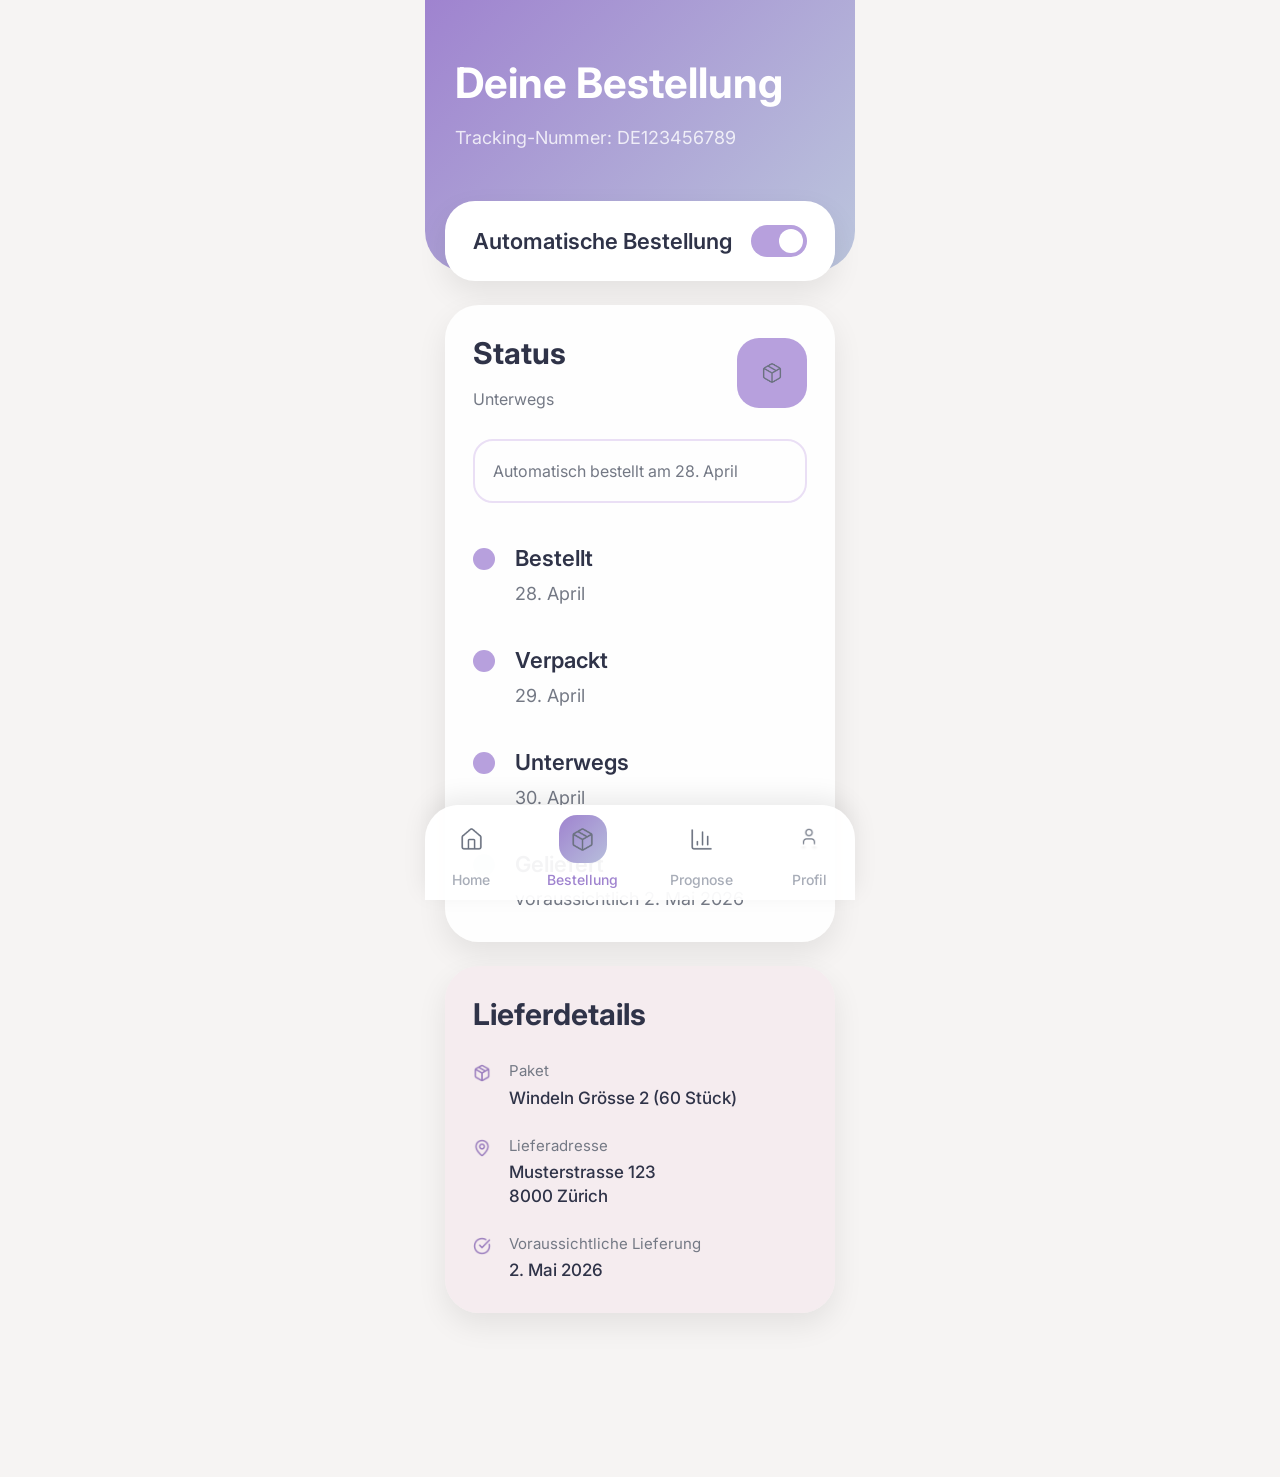
==== bestellung.html @ c949da54 "home und bestellung" ====
<!doctype html>
<html lang="de">
  <head>
    <meta charset="UTF-8" />
    <meta name="viewport" content="width=device-width, initial-scale=1.0" />

    <title>Bestellung</title>

    <link rel="stylesheet" href="css/style.css" />
    <link rel="stylesheet" href="css/bestellung.css" />
  </head>

  <body>

    <main class="bestellung-page">

      <section class="bestellung-header">

        <h1>Deine Bestellung</h1>

        <p class="tracking-text">
          Tracking-Nummer: DE123456789
        </p>

      </section>


      <section class="toggle-card">

        <h3>Automatische Bestellung</h3>

        <label class="switch">
          <input type="checkbox" checked>
          <span class="slider"></span>
        </label>

      </section>


      <section class="status-card">

        <div class="status-top">

          <div>
            <h2>Status</h2>
            <p>Unterwegs</p>
          </div>

          <div class="status-icon">
            <img src="bilder/Icon2.png" alt="">
          </div>

        </div>


        <div class="delivery-info">
          Automatisch bestellt am 28. April
        </div>


        <div class="timeline">

          <div class="timeline-item active">
            <div class="timeline-circle"></div>

            <div>
              <h4>Bestellt</h4>
              <p>28. April</p>
            </div>
          </div>


          <div class="timeline-item active">
            <div class="timeline-circle"></div>

            <div>
              <h4>Verpackt</h4>
              <p>29. April</p>
            </div>
          </div>


          <div class="timeline-item active">
            <div class="timeline-circle"></div>

            <div>
              <h4>Unterwegs</h4>
              <p>30. April</p>
            </div>
          </div>


          <div class="timeline-item">
            <div class="timeline-circle inactive"></div>

            <div>
              <h4>Geliefert</h4>
              <p>voraussichtlich 2. Mai 2026</p>
            </div>
          </div>

        </div>

      </section>


      <section class="details-card">

        <h2>Lieferdetails</h2>

        <div class="detail-item">
          <img src="bilder/Paket.png" alt="Paket">

          <div>
            <p class="detail-label">Paket</p>
            <h4>Windeln Grösse 2 (60 Stück)</h4>
          </div>
        </div>


        <div class="detail-item">
          <img src="bilder/Standort.png" alt="Standort">

          <div>
            <p class="detail-label">Lieferadresse</p>
            <h4>Musterstrasse 123<br>8000 Zürich</h4>
          </div>
        </div>


        <div class="detail-item">
          <img src="bilder/Check.png" alt="Check">

          <div>
            <p class="detail-label">Voraussichtliche Lieferung</p>
            <h4>2. Mai 2026</h4>
          </div>
        </div>

      </section>


      <nav class="bottom-nav">

  <a href="protected.html" class="nav-item">
    <div class="nav-icon">
      <img src="bilder/Icon1.png" alt="Home">
    </div>

    <span>Home</span>
  </a>


  <a href="bestellung.html" class="nav-item active">
    <div class="nav-icon">
      <img src="bilder/Icon2.png" alt="Bestellung">
    </div>

    <span>Bestellung</span>
  </a>


  <a href="prognose.html" class="nav-item">
    <div class="nav-icon">
      <img src="bilder/Icon3.png" alt="Prognose">
    </div>

    <span>Prognose</span>
  </a>


  <a href="profil.html" class="nav-item">
    <div class="nav-icon">
      <img src="bilder/Icon4.png" alt="Profil">
    </div>

    <span>Profil</span>
  </a>

</nav>

    </main>

  </body>
</html>
---- css/style.css ----
/* =========================
   GOOGLE FONT
========================= */

@import url('https://fonts.googleapis.com/css2?family=Inter:wght@400;500;600;700&display=swap');


/* =========================
   ROOT
========================= */

:root {

  /* Farben */
  --primary: #9F83CF;
  --primary-light: #C7BCD9;

  --background: #F7F5F4;
  --card: #FFFFFF;

  --text-dark: #2F3348;
  --text-light: #747985;

  /* Verlauf */
  --gradient: linear-gradient(
    135deg,
    #A78BD3 0%,
    #BCC6DD 100%
  );

  /* Schrift */
  --font-main: 'Inter', sans-serif;

  /* Rundungen */
  --radius: 30px;

  /* Schatten */
  --shadow: 0 10px 25px rgba(0, 0, 0, 0.08);
}


/* =========================
   RESET
========================= */

* {
  margin: 0;
  padding: 0;
  box-sizing: border-box;
}


/* =========================
   BODY
========================= */

body {
  font-family: var(--font-main);
  background-color: var(--background);
  color: var(--text-dark);

  margin: 20px;
  max-width: 600px;
  line-height: 1.5;
}


/* =========================
   TYPOGRAFIE
========================= */

h1 {
  font-size: 42px;
  font-weight: 700;
  line-height: 1.1;
  margin-bottom: 1em;
  color: var(--text-dark);
}

h2 {
  font-size: 30px;
  font-weight: 700;
  line-height: 1.2;
  color: var(--text-dark);
}

h3 {
  font-size: 22px;
  font-weight: 600;
  line-height: 1.3;
  color: var(--text-dark);
}

h4 {
  font-size: 18px;
  font-weight: 600;
  line-height: 1.4;
  color: var(--text-dark);
}

p {
  margin-top: 1em;

  font-size: 16px;
  font-weight: 400;
  line-height: 1.5;
  color: var(--text-light);
}


/* =========================
   FORMULAR
========================= */

form > div {
  margin-bottom: 1em;
}

label {
  display: inline-block;
  width: 80px;

  font-size: 16px;
  font-weight: 500;
  color: var(--text-dark);
}

input[type="email"],
input[type="password"] {
  width: 200px;
  padding: 10px 14px;

  border: none;
  border-radius: 14px;

  background-color: var(--card);

  font-family: var(--font-main);
  font-size: 15px;

  box-shadow: var(--shadow);
}


/* =========================
   BUTTON
========================= */

button {
  padding: 12px 20px;

  border: none;
  border-radius: 16px;

  background: var(--gradient);
  color: white;

  font-family: var(--font-main);
  font-size: 15px;
  font-weight: 600;

  cursor: pointer;

  box-shadow: var(--shadow);
}
---- css/bestellung.css ----
/* =========================
   PAGE
========================= */

html,
body {
  width: 100%;
  overflow-x: hidden;
}

body {
  margin: 0 !important;
  max-width: none !important;

  width: 100vw;
  min-height: 100vh;

  background-color: #f6f4f3;

  font-family: var(--font-main);
}


/* =========================
   CONTAINER
========================= */

.bestellung-page {
  width: 100%;
  max-width: 430px;

  margin: 0 auto;
  padding-bottom: 140px;
}


/* =========================
   HEADER
========================= */

.bestellung-header {
  padding: 60px 30px 120px;

  background: linear-gradient(
    135deg,
    #9F83CF 0%,
    #BCC6DD 100%
  );

  border-bottom-left-radius: 40px;
  border-bottom-right-radius: 40px;
}

.bestellung-header h1 {
  color: white;

  margin-bottom: 10px;
}

.tracking-text {
  color: rgba(255,255,255,0.8);

  font-size: 18px;
}


/* =========================
   TOGGLE CARD
========================= */

.toggle-card {
  width: calc(100% - 40px);

  margin: -70px auto 24px;
  padding: 24px 28px;

  background: white;

  border-radius: 30px;

  display: flex;
  justify-content: space-between;
  align-items: center;

  box-shadow: 0 12px 30px rgba(0,0,0,0.08);
}

.toggle-card h3 {
  margin: 0;
}


/* =========================
   SWITCH
========================= */

.switch {
  position: relative;

  width: 56px;
  height: 32px;
}

.switch input {
  display: none;
}

.slider {
  position: absolute;
  inset: 0;

  background: #b7a0dd;

  border-radius: 30px;
}

.slider::before {
  content: "";

  position: absolute;

  width: 24px;
  height: 24px;

  left: 28px;
  top: 4px;

  background: white;

  border-radius: 50%;
}


/* =========================
   CARDS
========================= */

.status-card,
.details-card {
  width: calc(100% - 40px);

  margin: 0 auto 24px;
  padding: 30px 28px;

  background: rgba(255,255,255,0.92);

  border-radius: 34px;

  box-shadow: 0 12px 30px rgba(0,0,0,0.08);
}

.details-card {
  background: rgba(246, 236, 239, 0.9);
}


/* =========================
   STATUS TOP
========================= */

.status-top {
  display: flex;
  justify-content: space-between;
  align-items: center;

  margin-bottom: 28px;
}

.status-top h2 {
  margin-bottom: 8px;
}

.status-icon {
  width: 70px;
  height: 70px;

  border-radius: 22px;

  background: #b7a0dd;

  display: flex;
  justify-content: center;
  align-items: center;
}

.status-icon img {
  width: 22px;
  height: 22px;

  object-fit: contain;
}


/* =========================
   DELIVERY INFO
========================= */

.delivery-info {
  margin-bottom: 40px;

  padding: 18px;

  border: 2px solid #eadff5;
  border-radius: 20px;

  color: var(--text-light);

  font-size: 16px;
}


/* =========================
   TIMELINE
========================= */

.timeline {
  display: flex;
  flex-direction: column;
  gap: 38px;
}

.timeline-item {
  display: flex;
  gap: 20px;
}

.timeline-circle {
  width: 22px;
  min-width: 22px;
  height: 22px;

  border-radius: 50%;

  background: #b7a0dd;

  margin-top: 5px;
}

.timeline-circle.inactive {
  background: #d9dce3;
}

.timeline-item h4 {
  margin: 0 0 6px;

  font-size: 22px;
  font-weight: 600;
}

.timeline-item p {
  margin: 0;

  font-size: 18px;
}


/* =========================
   DETAILS
========================= */

.details-card h2 {
  margin-bottom: 28px;
}

.detail-item img {
  width: 18px;
  height: 18px;

  object-fit: contain;

  margin-top: 4px;
}

.detail-item {
  display: flex;
  align-items: flex-start;
  gap: 18px;

  margin-top: 24px;
}

.detail-icon {
  width: 26px;
  min-width: 26px;

  color: #9F83CF;

  font-size: 22px;
  line-height: 1.2;
}

.detail-label {
  margin: 0 0 4px;

  font-size: 15px;
  color: var(--text-light);
}

.detail-item h4 {
  margin: 0;

  font-size: 17px;
  font-weight: 500;
  line-height: 1.4;

  color: var(--text-dark);
}


/* =========================
   BOTTOM NAVIGATION
========================= */

.bottom-nav {
  position: fixed;
  left: 50%;
  bottom: 0;

  transform: translateX(-50%);

  width: 100%;
  max-width: 430px;
  height: 95px;

  padding: 12px 22px;

  background-color: rgba(255, 255, 255, 0.95);

  border-top-left-radius: 34px;
  border-top-right-radius: 34px;

  display: flex;
  justify-content: space-between;
  align-items: center;

  box-shadow: 0 -8px 25px rgba(0, 0, 0, 0.08);
}

.nav-item {
  text-decoration: none;

  color: #a8adb8;

  font-size: 14px;
  font-weight: 500;

  display: flex;
  flex-direction: column;
  align-items: center;
  gap: 6px;
}

.nav-icon {
  width: 48px;
  height: 48px;

  border-radius: 18px;

  display: flex;
  justify-content: center;
  align-items: center;
}

.nav-icon img {
  width: 25px;
  height: 25px;

  object-fit: contain;
}

.nav-item.active {
  color: var(--primary);
}

.nav-item.active .nav-icon {
  background: linear-gradient(
    135deg,
    #9F83CF 0%,
    #B7BEDC 100%
  );
}
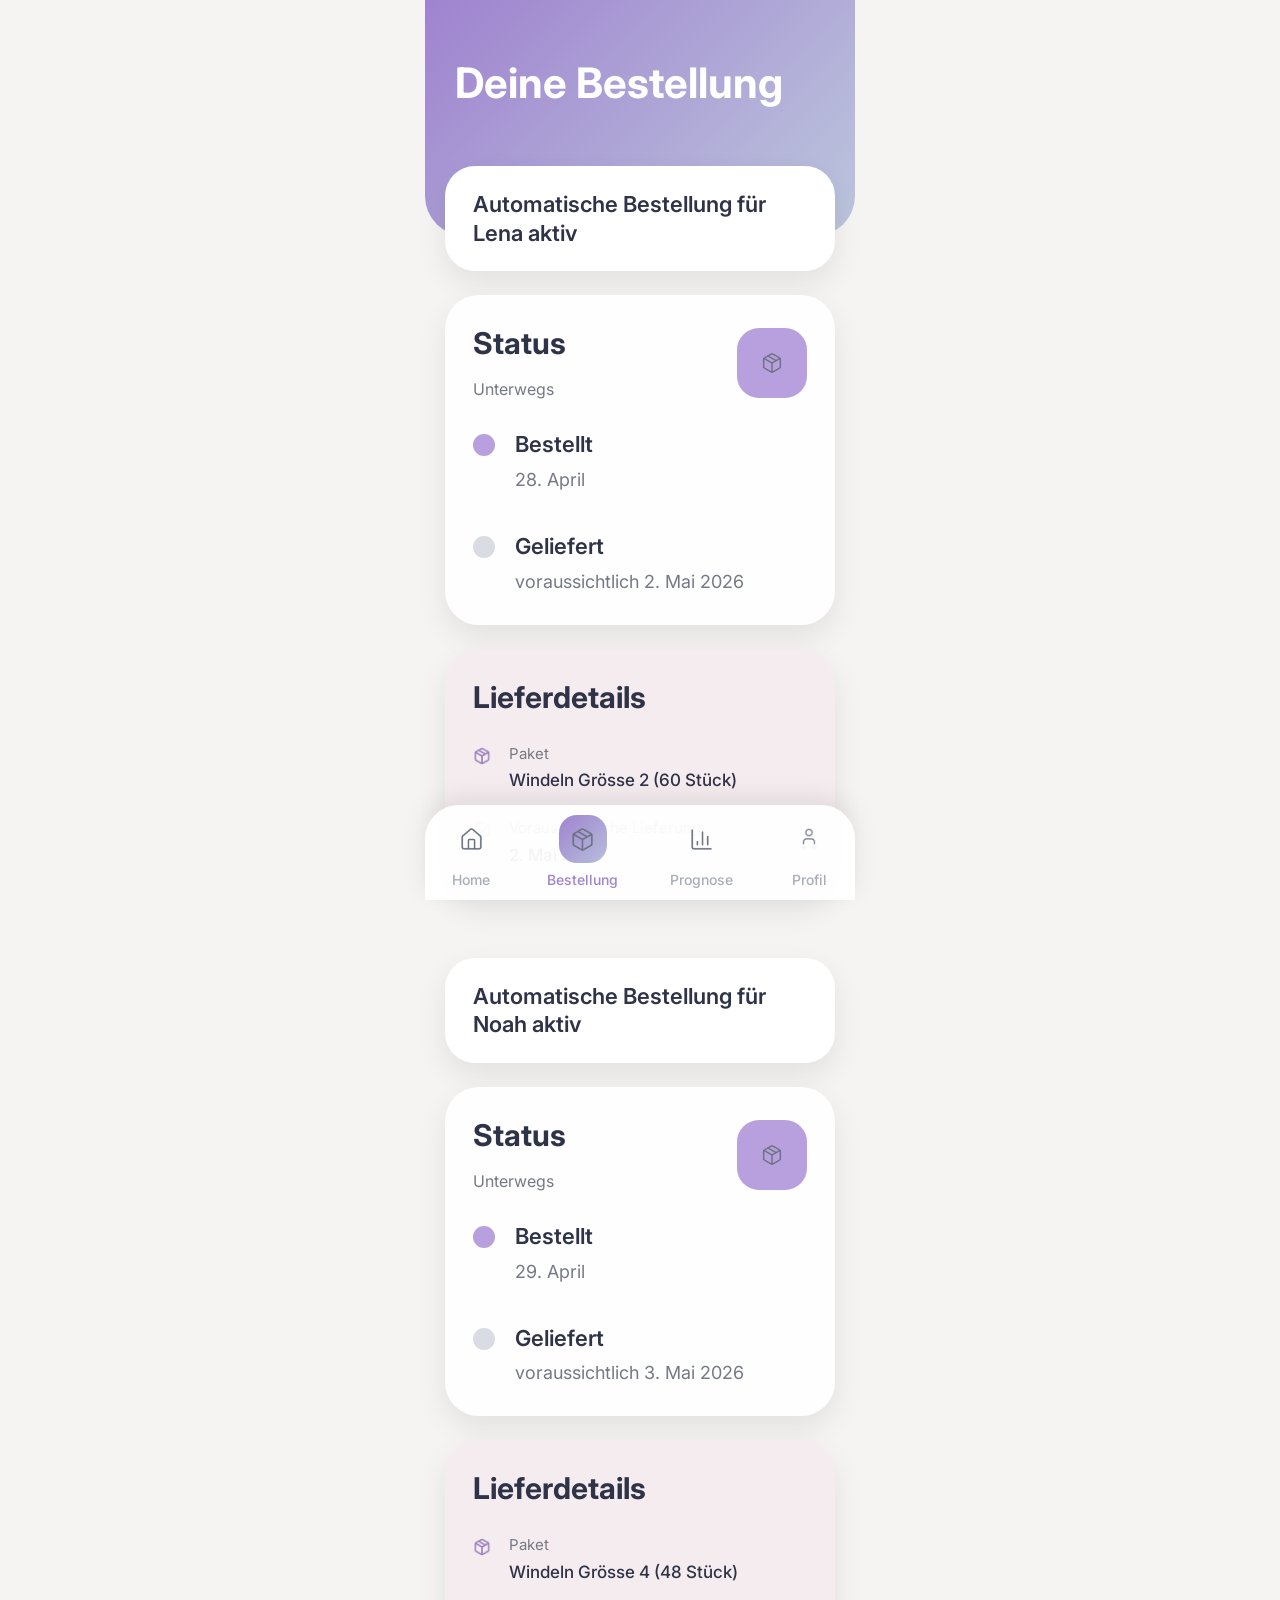
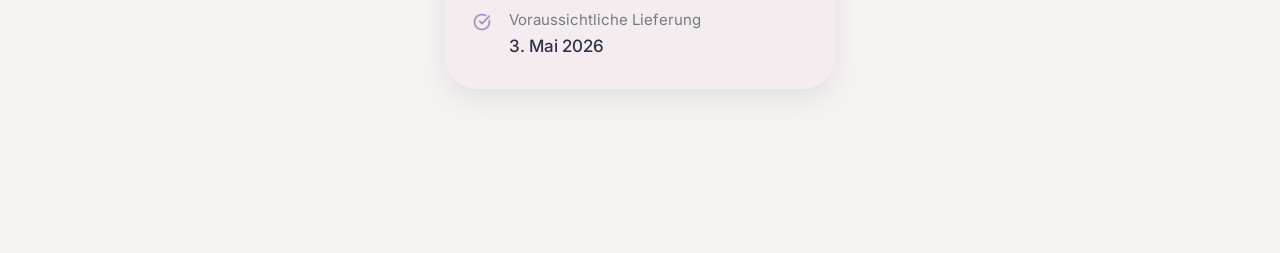
==== commit 39d62867: "bestellung und statistik" ====
--- a/bestellung.html
+++ b/bestellung.html
@@ -18,21 +18,13 @@
 
         <h1>Deine Bestellung</h1>
 
-        <p class="tracking-text">
-          Tracking-Nummer: DE123456789
-        </p>
 
       </section>
 
 
       <section class="toggle-card">
 
-        <h3>Automatische Bestellung</h3>
-
-        <label class="switch">
-          <input type="checkbox" checked>
-          <span class="slider"></span>
-        </label>
+        <h3>Automatische Bestellung für Lena aktiv</h3>
 
       </section>
 
@@ -51,12 +43,6 @@
           </div>
 
         </div>
-
-
-        <div class="delivery-info">
-          Automatisch bestellt am 28. April
-        </div>
-
 
         <div class="timeline">
 
@@ -70,25 +56,6 @@
           </div>
 
 
-          <div class="timeline-item active">
-            <div class="timeline-circle"></div>
-
-            <div>
-              <h4>Verpackt</h4>
-              <p>29. April</p>
-            </div>
-          </div>
-
-
-          <div class="timeline-item active">
-            <div class="timeline-circle"></div>
-
-            <div>
-              <h4>Unterwegs</h4>
-              <p>30. April</p>
-            </div>
-          </div>
-
 
           <div class="timeline-item">
             <div class="timeline-circle inactive"></div>
@@ -118,15 +85,6 @@
         </div>
 
 
-        <div class="detail-item">
-          <img src="bilder/Standort.png" alt="Standort">
-
-          <div>
-            <p class="detail-label">Lieferadresse</p>
-            <h4>Musterstrasse 123<br>8000 Zürich</h4>
-          </div>
-        </div>
-
 
         <div class="detail-item">
           <img src="bilder/Check.png" alt="Check">
@@ -139,6 +97,65 @@
 
       </section>
 
+<section class="toggle-card second-order">
+  <h3>Automatische Bestellung für Noah aktiv</h3>
+</section>
+
+<section class="status-card">
+  <div class="status-top">
+    <div>
+      <h2>Status</h2>
+      <p>Unterwegs</p>
+    </div>
+
+    <div class="status-icon">
+      <img src="bilder/Icon2.png" alt="">
+    </div>
+  </div>
+
+  <div class="timeline">
+    <div class="timeline-item active">
+      <div class="timeline-circle"></div>
+
+      <div>
+        <h4>Bestellt</h4>
+        <p>29. April</p>
+      </div>
+    </div>
+
+    <div class="timeline-item">
+      <div class="timeline-circle inactive"></div>
+
+      <div>
+        <h4>Geliefert</h4>
+        <p>voraussichtlich 3. Mai 2026</p>
+      </div>
+    </div>
+  </div>
+</section>
+
+<section class="details-card">
+  <h2>Lieferdetails</h2>
+
+  <div class="detail-item">
+    <img src="bilder/Paket.png" alt="Paket">
+
+    <div>
+      <p class="detail-label">Paket</p>
+      <h4>Windeln Grösse 4 (48 Stück)</h4>
+    </div>
+  </div>
+
+  <div class="detail-item">
+    <img src="bilder/Check.png" alt="Check">
+
+    <div>
+      <p class="detail-label">Voraussichtliche Lieferung</p>
+      <h4>3. Mai 2026</h4>
+    </div>
+  </div>
+</section>
+
 
       <nav class="bottom-nav">
 
@@ -160,9 +177,9 @@
   </a>
 
 
-  <a href="prognose.html" class="nav-item">
-    <div class="nav-icon">
-      <img src="bilder/Icon3.png" alt="Prognose">
+  <a href="statistik.html" class="nav-item">
+    <div class="nav-icon">
+      <img src="bilder/Icon3.png" alt="Statistik">
     </div>
 
     <span>Prognose</span>
--- a/css/bestellung.css
+++ b/css/bestellung.css
@@ -378,4 +378,8 @@
     #9F83CF 0%,
     #B7BEDC 100%
   );
+}
+
+.second-order {
+  margin-top: 60px;
 }
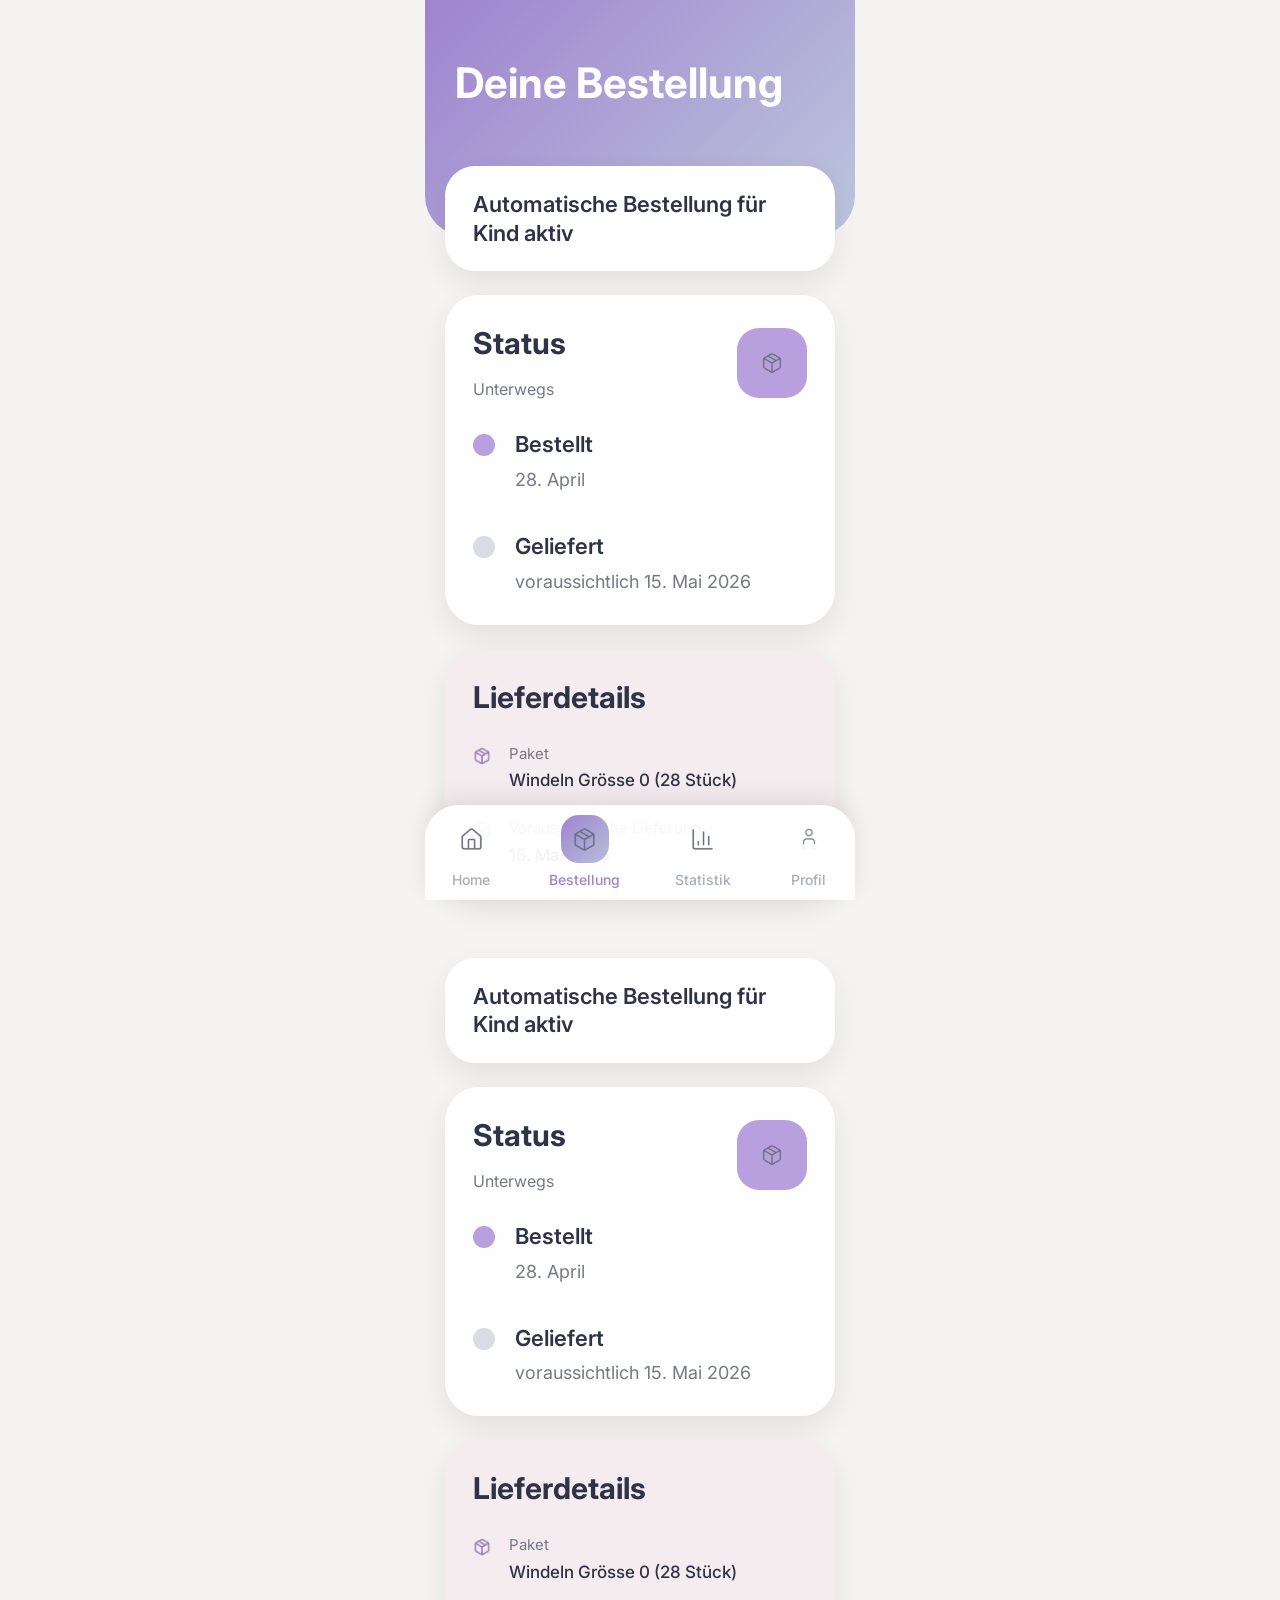
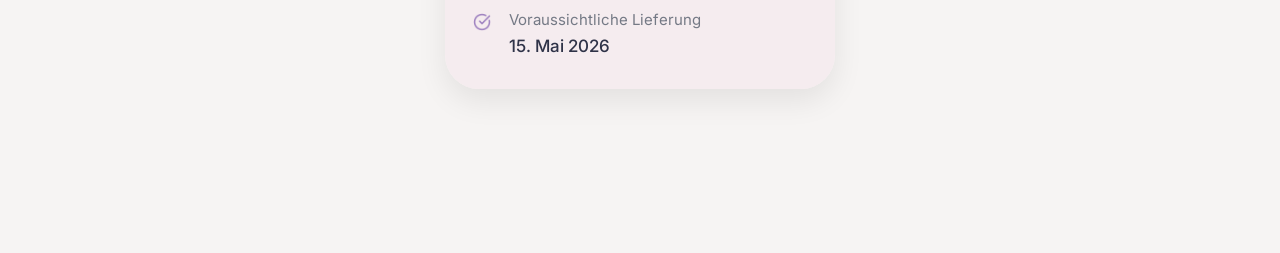
==== commit 6847fc10: "testdaten seiten updates" ====
--- a/bestellung.html
+++ b/bestellung.html
@@ -11,68 +11,61 @@
   </head>
 
   <body>
-
     <main class="bestellung-page">
 
       <section class="bestellung-header">
-
         <h1>Deine Bestellung</h1>
-
-
-      </section>
-
-
+      </section>
+
+
+      <!-- KIND 1 -->
       <section class="toggle-card">
-
-        <h3>Automatische Bestellung für Lena aktiv</h3>
-
+        <h3>
+          Automatische Bestellung für
+          <span id="kind1Name">Kind</span>
+          aktiv
+        </h3>
       </section>
 
 
       <section class="status-card">
-
         <div class="status-top">
-
           <div>
             <h2>Status</h2>
-            <p>Unterwegs</p>
+            <p id="kind1Status">Unterwegs</p>
           </div>
 
           <div class="status-icon">
             <img src="bilder/Icon2.png" alt="">
           </div>
-
         </div>
 
         <div class="timeline">
-
           <div class="timeline-item active">
             <div class="timeline-circle"></div>
 
             <div>
               <h4>Bestellt</h4>
-              <p>28. April</p>
-            </div>
-          </div>
-
-
+              <p id="kind1OrderDate">28. April</p>
+            </div>
+          </div>
 
           <div class="timeline-item">
             <div class="timeline-circle inactive"></div>
 
             <div>
               <h4>Geliefert</h4>
-              <p>voraussichtlich 2. Mai 2026</p>
-            </div>
-          </div>
-
-        </div>
-
+              <p>
+                voraussichtlich
+                <span id="kind1DeliveryDateTimeline">15. Mai 2026</span>
+              </p>
+            </div>
+          </div>
+        </div>
       </section>
 
 
       <section class="details-card">
-
         <h2>Lieferdetails</h2>
 
         <div class="detail-item">
@@ -80,123 +73,140 @@
 
           <div>
             <p class="detail-label">Paket</p>
-            <h4>Windeln Grösse 2 (60 Stück)</h4>
-          </div>
-        </div>
-
-
+            <h4>
+              Windeln Grösse
+              <span id="kind1Size">0</span>
+              (<span id="kind1Amount">28</span> Stück)
+            </h4>
+          </div>
+        </div>
 
         <div class="detail-item">
           <img src="bilder/Check.png" alt="Check">
 
           <div>
             <p class="detail-label">Voraussichtliche Lieferung</p>
-            <h4>2. Mai 2026</h4>
-          </div>
-        </div>
-
-      </section>
-
-<section class="toggle-card second-order">
-  <h3>Automatische Bestellung für Noah aktiv</h3>
-</section>
-
-<section class="status-card">
-  <div class="status-top">
-    <div>
-      <h2>Status</h2>
-      <p>Unterwegs</p>
-    </div>
-
-    <div class="status-icon">
-      <img src="bilder/Icon2.png" alt="">
-    </div>
-  </div>
-
-  <div class="timeline">
-    <div class="timeline-item active">
-      <div class="timeline-circle"></div>
-
-      <div>
-        <h4>Bestellt</h4>
-        <p>29. April</p>
-      </div>
-    </div>
-
-    <div class="timeline-item">
-      <div class="timeline-circle inactive"></div>
-
-      <div>
-        <h4>Geliefert</h4>
-        <p>voraussichtlich 3. Mai 2026</p>
-      </div>
-    </div>
-  </div>
-</section>
-
-<section class="details-card">
-  <h2>Lieferdetails</h2>
-
-  <div class="detail-item">
-    <img src="bilder/Paket.png" alt="Paket">
-
-    <div>
-      <p class="detail-label">Paket</p>
-      <h4>Windeln Grösse 4 (48 Stück)</h4>
-    </div>
-  </div>
-
-  <div class="detail-item">
-    <img src="bilder/Check.png" alt="Check">
-
-    <div>
-      <p class="detail-label">Voraussichtliche Lieferung</p>
-      <h4>3. Mai 2026</h4>
-    </div>
-  </div>
-</section>
+            <h4 id="kind1DeliveryDate">15. Mai 2026</h4>
+          </div>
+        </div>
+      </section>
+
+
+      <!-- KIND 2 -->
+      <section class="toggle-card second-order" id="kind2Toggle">
+        <h3>
+          Automatische Bestellung für
+          <span id="kind2Name">Kind</span>
+          aktiv
+        </h3>
+      </section>
+
+
+      <section class="status-card" id="kind2StatusCard">
+        <div class="status-top">
+          <div>
+            <h2>Status</h2>
+            <p id="kind2Status">Unterwegs</p>
+          </div>
+
+          <div class="status-icon">
+            <img src="bilder/Icon2.png" alt="">
+          </div>
+        </div>
+
+        <div class="timeline">
+          <div class="timeline-item active">
+            <div class="timeline-circle"></div>
+
+            <div>
+              <h4>Bestellt</h4>
+              <p id="kind2OrderDate">28. April</p>
+            </div>
+          </div>
+
+          <div class="timeline-item">
+            <div class="timeline-circle inactive"></div>
+
+            <div>
+              <h4>Geliefert</h4>
+              <p>
+                voraussichtlich
+                <span id="kind2DeliveryDateTimeline">15. Mai 2026</span>
+              </p>
+            </div>
+          </div>
+        </div>
+      </section>
+
+
+      <section class="details-card" id="kind2Details">
+        <h2>Lieferdetails</h2>
+
+        <div class="detail-item">
+          <img src="bilder/Paket.png" alt="Paket">
+
+          <div>
+            <p class="detail-label">Paket</p>
+            <h4>
+              Windeln Grösse
+              <span id="kind2Size">0</span>
+              (<span id="kind2Amount">28</span> Stück)
+            </h4>
+          </div>
+        </div>
+
+        <div class="detail-item">
+          <img src="bilder/Check.png" alt="Check">
+
+          <div>
+            <p class="detail-label">Voraussichtliche Lieferung</p>
+            <h4 id="kind2DeliveryDate">15. Mai 2026</h4>
+          </div>
+        </div>
+      </section>
 
 
       <nav class="bottom-nav">
 
-  <a href="protected.html" class="nav-item">
-    <div class="nav-icon">
-      <img src="bilder/Icon1.png" alt="Home">
-    </div>
-
-    <span>Home</span>
-  </a>
-
-
-  <a href="bestellung.html" class="nav-item active">
-    <div class="nav-icon">
-      <img src="bilder/Icon2.png" alt="Bestellung">
-    </div>
-
-    <span>Bestellung</span>
-  </a>
-
-
-  <a href="statistik.html" class="nav-item">
-    <div class="nav-icon">
-      <img src="bilder/Icon3.png" alt="Statistik">
-    </div>
-
-    <span>Prognose</span>
-  </a>
-
-
-  <a href="profil.html" class="nav-item">
-    <div class="nav-icon">
-      <img src="bilder/Icon4.png" alt="Profil">
-    </div>
-
-    <span>Profil</span>
-  </a>
-
-</nav>
+        <a href="protected.html" class="nav-item">
+          <div class="nav-icon">
+            <img src="bilder/Icon1.png" alt="Home">
+          </div>
+
+          <span>Home</span>
+        </a>
+
+
+        <a href="bestellung.html" class="nav-item active">
+          <div class="nav-icon">
+            <img src="bilder/Icon2.png" alt="Bestellung">
+          </div>
+
+          <span>Bestellung</span>
+        </a>
+
+
+        <a href="statistik.html" class="nav-item">
+          <div class="nav-icon">
+            <img src="bilder/Icon3.png" alt="Statistik">
+          </div>
+
+          <span>Statistik</span>
+        </a>
+
+
+        <a href="profil.html" class="nav-item">
+          <div class="nav-icon">
+            <img src="bilder/Icon4.png" alt="Profil">
+          </div>
+
+          <span>Profil</span>
+        </a>
+
+      </nav>
 
     </main>
 
+    <script src="js/bestellung.js"></script>
   </body>
 </html>
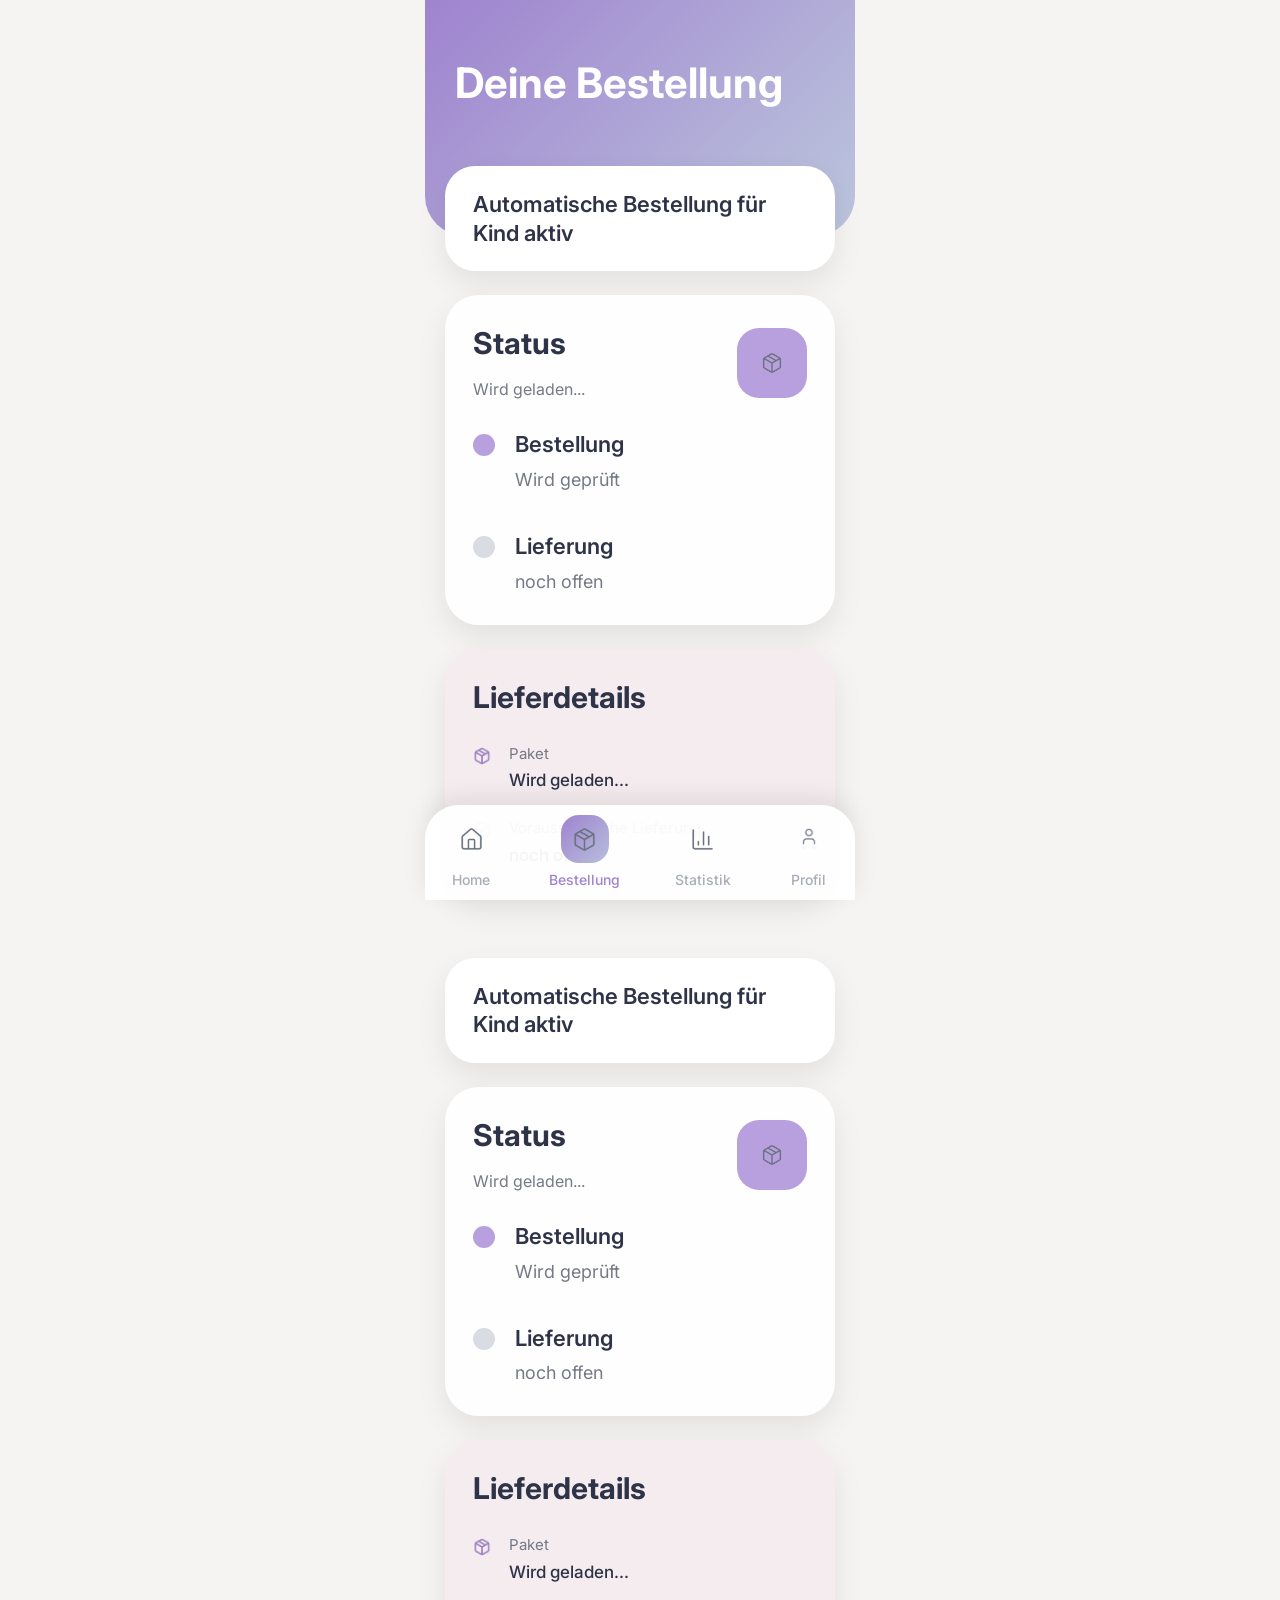
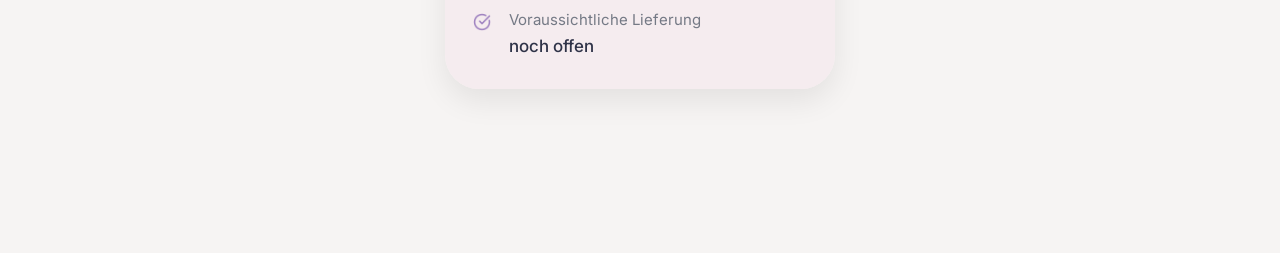
==== commit f75eb775: "anpassungen lieferdaten" ====
--- a/bestellung.html
+++ b/bestellung.html
@@ -18,7 +18,6 @@
       </section>
 
 
-      <!-- KIND 1 -->
       <section class="toggle-card">
         <h3>
           Automatische Bestellung für
@@ -32,7 +31,7 @@
         <div class="status-top">
           <div>
             <h2>Status</h2>
-            <p id="kind1Status">Unterwegs</p>
+            <p id="kind1Status">Wird geladen...</p>
           </div>
 
           <div class="status-icon">
@@ -45,8 +44,8 @@
             <div class="timeline-circle"></div>
 
             <div>
-              <h4>Bestellt</h4>
-              <p id="kind1OrderDate">28. April</p>
+              <h4>Bestellung</h4>
+              <p id="kind1OrderDate">Wird geprüft</p>
             </div>
           </div>
 
@@ -54,11 +53,8 @@
             <div class="timeline-circle inactive"></div>
 
             <div>
-              <h4>Geliefert</h4>
-              <p>
-                voraussichtlich
-                <span id="kind1DeliveryDateTimeline">15. Mai 2026</span>
-              </p>
+              <h4>Lieferung</h4>
+              <p id="kind1DeliveryDateTimeline">noch offen</p>
             </div>
           </div>
         </div>
@@ -73,11 +69,7 @@
 
           <div>
             <p class="detail-label">Paket</p>
-            <h4>
-              Windeln Grösse
-              <span id="kind1Size">0</span>
-              (<span id="kind1Amount">28</span> Stück)
-            </h4>
+            <h4 id="kind1PackageText">Wird geladen...</h4>
           </div>
         </div>
 
@@ -86,13 +78,12 @@
 
           <div>
             <p class="detail-label">Voraussichtliche Lieferung</p>
-            <h4 id="kind1DeliveryDate">15. Mai 2026</h4>
+            <h4 id="kind1DeliveryDate">noch offen</h4>
           </div>
         </div>
       </section>
 
 
-      <!-- KIND 2 -->
       <section class="toggle-card second-order" id="kind2Toggle">
         <h3>
           Automatische Bestellung für
@@ -106,7 +97,7 @@
         <div class="status-top">
           <div>
             <h2>Status</h2>
-            <p id="kind2Status">Unterwegs</p>
+            <p id="kind2Status">Wird geladen...</p>
           </div>
 
           <div class="status-icon">
@@ -119,8 +110,8 @@
             <div class="timeline-circle"></div>
 
             <div>
-              <h4>Bestellt</h4>
-              <p id="kind2OrderDate">28. April</p>
+              <h4>Bestellung</h4>
+              <p id="kind2OrderDate">Wird geprüft</p>
             </div>
           </div>
 
@@ -128,11 +119,8 @@
             <div class="timeline-circle inactive"></div>
 
             <div>
-              <h4>Geliefert</h4>
-              <p>
-                voraussichtlich
-                <span id="kind2DeliveryDateTimeline">15. Mai 2026</span>
-              </p>
+              <h4>Lieferung</h4>
+              <p id="kind2DeliveryDateTimeline">noch offen</p>
             </div>
           </div>
         </div>
@@ -147,11 +135,7 @@
 
           <div>
             <p class="detail-label">Paket</p>
-            <h4>
-              Windeln Grösse
-              <span id="kind2Size">0</span>
-              (<span id="kind2Amount">28</span> Stück)
-            </h4>
+            <h4 id="kind2PackageText">Wird geladen...</h4>
           </div>
         </div>
 
@@ -160,7 +144,7 @@
 
           <div>
             <p class="detail-label">Voraussichtliche Lieferung</p>
-            <h4 id="kind2DeliveryDate">15. Mai 2026</h4>
+            <h4 id="kind2DeliveryDate">noch offen</h4>
           </div>
         </div>
       </section>
@@ -172,34 +156,27 @@
           <div class="nav-icon">
             <img src="bilder/Icon1.png" alt="Home">
           </div>
-
           <span>Home</span>
         </a>
-
 
         <a href="bestellung.html" class="nav-item active">
           <div class="nav-icon">
             <img src="bilder/Icon2.png" alt="Bestellung">
           </div>
-
           <span>Bestellung</span>
         </a>
-
 
         <a href="statistik.html" class="nav-item">
           <div class="nav-icon">
             <img src="bilder/Icon3.png" alt="Statistik">
           </div>
-
           <span>Statistik</span>
         </a>
-
 
         <a href="profil.html" class="nav-item">
           <div class="nav-icon">
             <img src="bilder/Icon4.png" alt="Profil">
           </div>
-
           <span>Profil</span>
         </a>
 
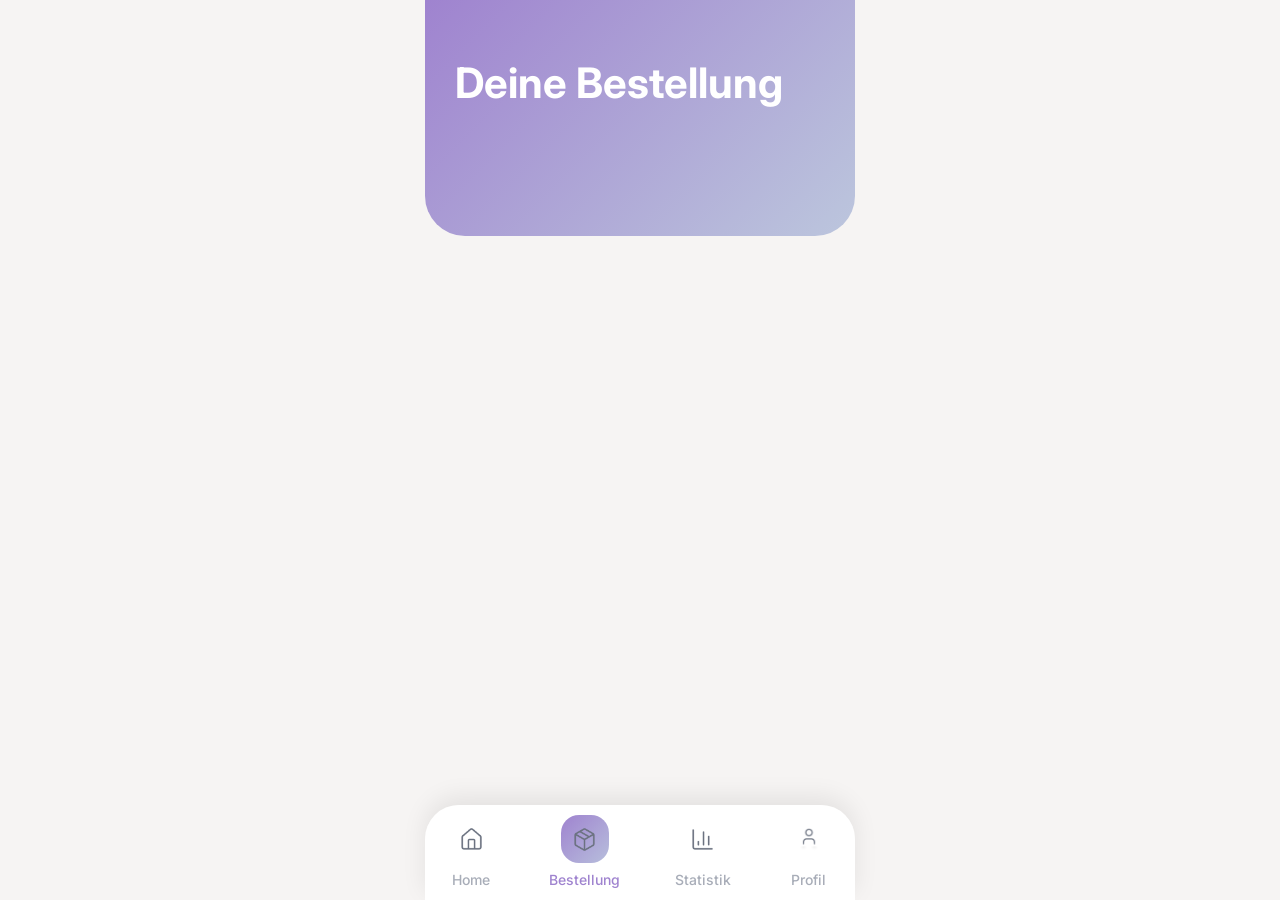
==== commit b4dcbd4f: "diversi ahpassige" ====
--- a/bestellung.html
+++ b/bestellung.html
@@ -17,172 +17,46 @@
         <h1>Deine Bestellung</h1>
       </section>
 
+      <div id="ordersContainer"></div>
 
-      <section class="toggle-card">
-        <h3>
-          Automatische Bestellung für
-          <span id="kind1Name">Kind</span>
-          aktiv
-        </h3>
+      <section class="empty-card" id="emptyState" style="display: none;">
+        <h2>Noch keine Kinder eingetragen</h2>
+        <p>Sobald Kinder in der Datenbank vorhanden sind, werden hier die automatischen Bestellungen angezeigt.</p>
       </section>
 
+    </main>
 
-      <section class="status-card">
-        <div class="status-top">
-          <div>
-            <h2>Status</h2>
-            <p id="kind1Status">Wird geladen...</p>
-          </div>
+    <nav class="bottom-nav">
 
-          <div class="status-icon">
-            <img src="bilder/Icon2.png" alt="">
-          </div>
+      <a href="protected.html" class="nav-item">
+        <div class="nav-icon">
+          <img src="bilder/Icon1.png" alt="Home">
         </div>
+        <span>Home</span>
+      </a>
 
-        <div class="timeline">
-          <div class="timeline-item active">
-            <div class="timeline-circle"></div>
+      <a href="bestellung.html" class="nav-item active">
+        <div class="nav-icon">
+          <img src="bilder/Icon2.png" alt="Bestellung">
+        </div>
+        <span>Bestellung</span>
+      </a>
 
-            <div>
-              <h4>Bestellung</h4>
-              <p id="kind1OrderDate">Wird geprüft</p>
-            </div>
-          </div>
+      <a href="statistik.html" class="nav-item">
+        <div class="nav-icon">
+          <img src="bilder/Icon3.png" alt="Statistik">
+        </div>
+        <span>Statistik</span>
+      </a>
 
-          <div class="timeline-item">
-            <div class="timeline-circle inactive"></div>
+      <a href="profil.html" class="nav-item">
+        <div class="nav-icon">
+          <img src="bilder/Icon4.png" alt="Profil">
+        </div>
+        <span>Profil</span>
+      </a>
 
-            <div>
-              <h4>Lieferung</h4>
-              <p id="kind1DeliveryDateTimeline">noch offen</p>
-            </div>
-          </div>
-        </div>
-      </section>
-
-
-      <section class="details-card">
-        <h2>Lieferdetails</h2>
-
-        <div class="detail-item">
-          <img src="bilder/Paket.png" alt="Paket">
-
-          <div>
-            <p class="detail-label">Paket</p>
-            <h4 id="kind1PackageText">Wird geladen...</h4>
-          </div>
-        </div>
-
-        <div class="detail-item">
-          <img src="bilder/Check.png" alt="Check">
-
-          <div>
-            <p class="detail-label">Voraussichtliche Lieferung</p>
-            <h4 id="kind1DeliveryDate">noch offen</h4>
-          </div>
-        </div>
-      </section>
-
-
-      <section class="toggle-card second-order" id="kind2Toggle">
-        <h3>
-          Automatische Bestellung für
-          <span id="kind2Name">Kind</span>
-          aktiv
-        </h3>
-      </section>
-
-
-      <section class="status-card" id="kind2StatusCard">
-        <div class="status-top">
-          <div>
-            <h2>Status</h2>
-            <p id="kind2Status">Wird geladen...</p>
-          </div>
-
-          <div class="status-icon">
-            <img src="bilder/Icon2.png" alt="">
-          </div>
-        </div>
-
-        <div class="timeline">
-          <div class="timeline-item active">
-            <div class="timeline-circle"></div>
-
-            <div>
-              <h4>Bestellung</h4>
-              <p id="kind2OrderDate">Wird geprüft</p>
-            </div>
-          </div>
-
-          <div class="timeline-item">
-            <div class="timeline-circle inactive"></div>
-
-            <div>
-              <h4>Lieferung</h4>
-              <p id="kind2DeliveryDateTimeline">noch offen</p>
-            </div>
-          </div>
-        </div>
-      </section>
-
-
-      <section class="details-card" id="kind2Details">
-        <h2>Lieferdetails</h2>
-
-        <div class="detail-item">
-          <img src="bilder/Paket.png" alt="Paket">
-
-          <div>
-            <p class="detail-label">Paket</p>
-            <h4 id="kind2PackageText">Wird geladen...</h4>
-          </div>
-        </div>
-
-        <div class="detail-item">
-          <img src="bilder/Check.png" alt="Check">
-
-          <div>
-            <p class="detail-label">Voraussichtliche Lieferung</p>
-            <h4 id="kind2DeliveryDate">noch offen</h4>
-          </div>
-        </div>
-      </section>
-
-
-      <nav class="bottom-nav">
-
-        <a href="protected.html" class="nav-item">
-          <div class="nav-icon">
-            <img src="bilder/Icon1.png" alt="Home">
-          </div>
-          <span>Home</span>
-        </a>
-
-        <a href="bestellung.html" class="nav-item active">
-          <div class="nav-icon">
-            <img src="bilder/Icon2.png" alt="Bestellung">
-          </div>
-          <span>Bestellung</span>
-        </a>
-
-        <a href="statistik.html" class="nav-item">
-          <div class="nav-icon">
-            <img src="bilder/Icon3.png" alt="Statistik">
-          </div>
-          <span>Statistik</span>
-        </a>
-
-        <a href="profil.html" class="nav-item">
-          <div class="nav-icon">
-            <img src="bilder/Icon4.png" alt="Profil">
-          </div>
-          <span>Profil</span>
-        </a>
-
-      </nav>
-
-    </main>
+    </nav>
 
     <script src="js/bestellung.js"></script>
   </body>
--- a/css/bestellung.css
+++ b/css/bestellung.css
@@ -52,15 +52,26 @@
 }
 
 .bestellung-header h1 {
+  margin-bottom: 10px;
+
   color: white;
-
-  margin-bottom: 10px;
-}
-
-.tracking-text {
-  color: rgba(255,255,255,0.8);
-
-  font-size: 18px;
+}
+
+
+/* =========================
+   ORDER SECTIONS
+========================= */
+
+#ordersContainer {
+  width: 100%;
+}
+
+.order-child {
+  margin-bottom: 70px;
+}
+
+.order-child:last-child {
+  margin-bottom: 0;
 }
 
 
@@ -82,52 +93,20 @@
   justify-content: space-between;
   align-items: center;
 
-  box-shadow: 0 12px 30px rgba(0,0,0,0.08);
+  box-shadow: 0 12px 30px rgba(0, 0, 0, 0.08);
+}
+
+.order-child:not(:first-child) .toggle-card {
+  margin-top: 0;
 }
 
 .toggle-card h3 {
   margin: 0;
-}
-
-
-/* =========================
-   SWITCH
-========================= */
-
-.switch {
-  position: relative;
-
-  width: 56px;
-  height: 32px;
-}
-
-.switch input {
-  display: none;
-}
-
-.slider {
-  position: absolute;
-  inset: 0;
-
-  background: #b7a0dd;
-
-  border-radius: 30px;
-}
-
-.slider::before {
-  content: "";
-
-  position: absolute;
-
-  width: 24px;
-  height: 24px;
-
-  left: 28px;
-  top: 4px;
-
-  background: white;
-
-  border-radius: 50%;
+
+  font-size: 21px;
+  line-height: 1.3;
+
+  color: var(--text-dark);
 }
 
 
@@ -136,23 +115,41 @@
 ========================= */
 
 .status-card,
-.details-card {
+.details-card,
+.empty-card {
   width: calc(100% - 40px);
 
   margin: 0 auto 24px;
   padding: 30px 28px;
 
-  background: rgba(255,255,255,0.92);
+  background: rgba(255, 255, 255, 0.92);
 
   border-radius: 34px;
 
-  box-shadow: 0 12px 30px rgba(0,0,0,0.08);
+  box-shadow: 0 12px 30px rgba(0, 0, 0, 0.08);
 }
 
 .details-card {
   background: rgba(246, 236, 239, 0.9);
 }
 
+.empty-card {
+  margin-top: -70px;
+}
+
+.empty-card h2 {
+  margin-bottom: 14px;
+
+  font-size: 26px;
+}
+
+.empty-card p {
+  font-size: 18px;
+  line-height: 1.4;
+
+  color: var(--text-light);
+}
+
 
 /* =========================
    STATUS TOP
@@ -168,6 +165,11 @@
 
 .status-top h2 {
   margin-bottom: 8px;
+}
+
+.status-top p {
+  font-size: 20px;
+  color: var(--text-dark);
 }
 
 .status-icon {
@@ -188,24 +190,6 @@
   height: 22px;
 
   object-fit: contain;
-}
-
-
-/* =========================
-   DELIVERY INFO
-========================= */
-
-.delivery-info {
-  margin-bottom: 40px;
-
-  padding: 18px;
-
-  border: 2px solid #eadff5;
-  border-radius: 20px;
-
-  color: var(--text-light);
-
-  font-size: 16px;
 }
 
 
@@ -229,11 +213,11 @@
   min-width: 22px;
   height: 22px;
 
+  margin-top: 5px;
+
   border-radius: 50%;
 
   background: #b7a0dd;
-
-  margin-top: 5px;
 }
 
 .timeline-circle.inactive {
@@ -251,6 +235,7 @@
   margin: 0;
 
   font-size: 18px;
+  line-height: 1.4;
 }
 
 
@@ -260,33 +245,23 @@
 
 .details-card h2 {
   margin-bottom: 28px;
+}
+
+.detail-item {
+  display: flex;
+  align-items: flex-start;
+  gap: 18px;
+
+  margin-top: 24px;
 }
 
 .detail-item img {
   width: 18px;
   height: 18px;
 
+  margin-top: 4px;
+
   object-fit: contain;
-
-  margin-top: 4px;
-}
-
-.detail-item {
-  display: flex;
-  align-items: flex-start;
-  gap: 18px;
-
-  margin-top: 24px;
-}
-
-.detail-icon {
-  width: 26px;
-  min-width: 26px;
-
-  color: #9F83CF;
-
-  font-size: 22px;
-  line-height: 1.2;
 }
 
 .detail-label {
@@ -378,8 +353,4 @@
     #9F83CF 0%,
     #B7BEDC 100%
   );
-}
-
-.second-order {
-  margin-top: 60px;
 }
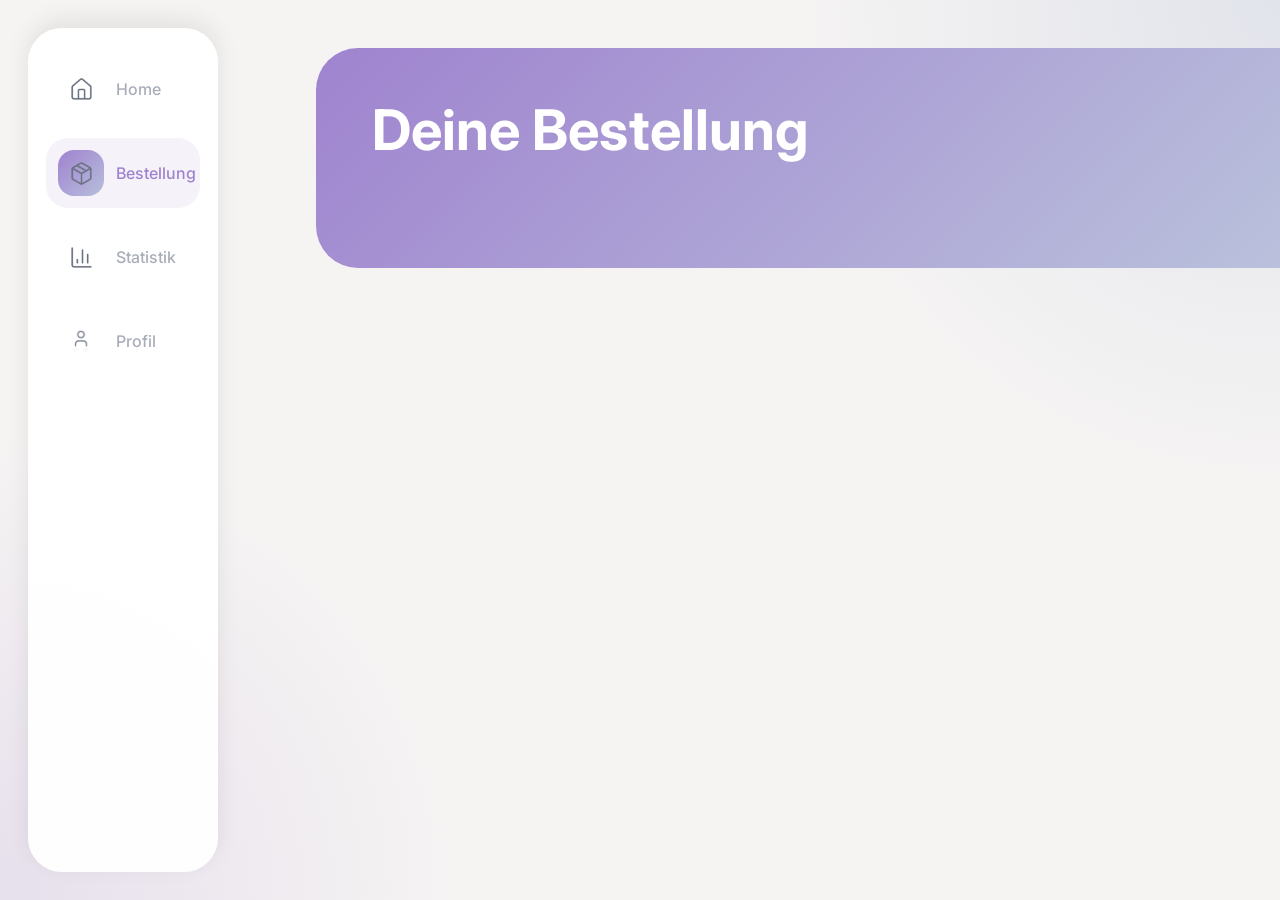
==== commit 1a4f4c2b: "Beschreibungen je Seite" ====
--- a/bestellung.html
+++ b/bestellung.html
@@ -1,6 +1,10 @@
 <!doctype html>
 <html lang="de">
   <head>
+
+    <!-- Hier werden die automatischen Bestellungen angezeigt, die auf den eingetragenen Kindern basieren. Wenn noch keine Kinder in der Datenbank vorhanden sind, wird eine leere Ansicht mit einem Hinweis angezeigt.
+     Die Navigation am unteren Bildschirmrand ermöglicht den Zugriff auf andere Bereiche der App wie Home, Statistik und Profil. Das Layout und Design werden durch die CSS-Dateien style.css und bestellung.css gestaltet. Die JavaScript-Datei bestellung.js lädt die Bestelldaten und aktualisiert die Anzeige entsprechend.
+    -->
     <meta charset="UTF-8" />
     <meta name="viewport" content="width=device-width, initial-scale=1.0" />
 
--- a/css/style.css
+++ b/css/style.css
@@ -1,3 +1,7 @@
+/* =========================
+Allgemeine Stile, die auf der gesamten Website verwendet werden 
+========================= */
+
 /* =========================
    GOOGLE FONT
 ========================= */
@@ -39,6 +43,8 @@
 }
 
 
+
+
 /* =========================
    RESET
 ========================= */
@@ -59,9 +65,6 @@
   background-color: var(--background);
   color: var(--text-dark);
 
-  margin: 20px;
-  max-width: 600px;
-  line-height: 1.5;
 }
 
 
@@ -118,7 +121,6 @@
 
 label {
   display: inline-block;
-  width: 80px;
 
   font-size: 16px;
   font-weight: 500;
@@ -126,9 +128,11 @@
 }
 
 input[type="email"],
-input[type="password"] {
-  width: 200px;
+input[type="password"],
+input[type="text"] {
+  width: 100%;
   padding: 10px 14px;
+  height: 60px;
 
   border: none;
   border-radius: 14px;
@@ -145,6 +149,7 @@
 /* =========================
    BUTTON
 ========================= */
+
 
 button {
   padding: 12px 20px;
--- a/css/bestellung.css
+++ b/css/bestellung.css
@@ -1,5 +1,5 @@
 /* =========================
-   PAGE
+    Stile, die für die Bestellungs-Seite verwendet werden.
 ========================= */
 
 html,
@@ -353,4 +353,170 @@
     #9F83CF 0%,
     #B7BEDC 100%
   );
+}
+
+
+/* =========================
+   DESKTOP VERSION
+========================= */
+
+@media (min-width: 900px) {
+  body {
+    background:
+      radial-gradient(circle at top right, rgba(188, 198, 221, 0.35), transparent 32%),
+      radial-gradient(circle at bottom left, rgba(159, 131, 207, 0.18), transparent 30%),
+      #f6f4f3;
+  }
+
+  .bestellung-page {
+    max-width: 1180px;
+
+    margin-left: 260px;
+    margin-right: auto;
+
+    padding: 48px 56px 80px;
+  }
+
+  .bestellung-header {
+    padding: 52px 56px 96px;
+
+    border-radius: 42px;
+  }
+
+  .bestellung-header h1 {
+    font-size: 56px;
+  }
+
+  #ordersContainer {
+    display: grid;
+    grid-template-columns: repeat(2, minmax(0, 1fr));
+    gap: 34px;
+
+    margin-top: -58px;
+  }
+
+  .order-child {
+    margin-bottom: 0;
+
+    display: grid;
+    grid-template-columns: 1fr;
+    gap: 22px;
+  }
+
+  .toggle-card,
+  .status-card,
+  .details-card,
+  .empty-card {
+    width: 100%;
+
+    margin: 0;
+    box-sizing: border-box;
+  }
+
+  .toggle-card {
+    min-height: 110px;
+  }
+
+  .order-child:not(:first-child) .toggle-card {
+    margin-top: 0;
+  }
+
+  .status-card {
+    min-height: 315px;
+  }
+
+  .details-card {
+    min-height: 230px;
+  }
+
+  .toggle-card h3 {
+    font-size: 22px;
+  }
+
+  .status-top h2,
+  .details-card h2 {
+    font-size: 24px;
+  }
+
+  .status-top p {
+    font-size: 20px;
+  }
+
+  .timeline-item h4 {
+    font-size: 20px;
+  }
+
+  .timeline-item p {
+    font-size: 17px;
+  }
+
+  .empty-card {
+    margin-top: -58px;
+  }
+
+  .bottom-nav {
+    left: 28px;
+    top: 28px;
+    bottom: auto;
+
+    transform: none;
+
+    width: 190px;
+    height: calc(100vh - 56px);
+    max-width: none;
+
+    padding: 26px 18px;
+
+    border-radius: 34px;
+
+    flex-direction: column;
+    justify-content: flex-start;
+    align-items: stretch;
+    gap: 14px;
+
+    box-sizing: border-box;
+  }
+
+  .nav-item {
+    width: 100%;
+
+    padding: 12px;
+
+    border-radius: 22px;
+
+    flex-direction: row;
+    justify-content: flex-start;
+    gap: 12px;
+
+    font-size: 16px;
+  }
+
+  .nav-icon {
+    width: 46px;
+    height: 46px;
+
+    border-radius: 16px;
+
+    flex-shrink: 0;
+  }
+
+  .nav-item.active {
+    background: rgba(159, 131, 207, 0.1);
+  }
+}
+
+
+/* =========================
+   LARGE DESKTOP
+========================= */
+
+@media (min-width: 1300px) {
+  .bestellung-page {
+    margin-left: 300px;
+    padding-right: 80px;
+  }
+
+  #ordersContainer {
+    grid-template-columns: repeat(3, minmax(0, 1fr));
+  }
 }
